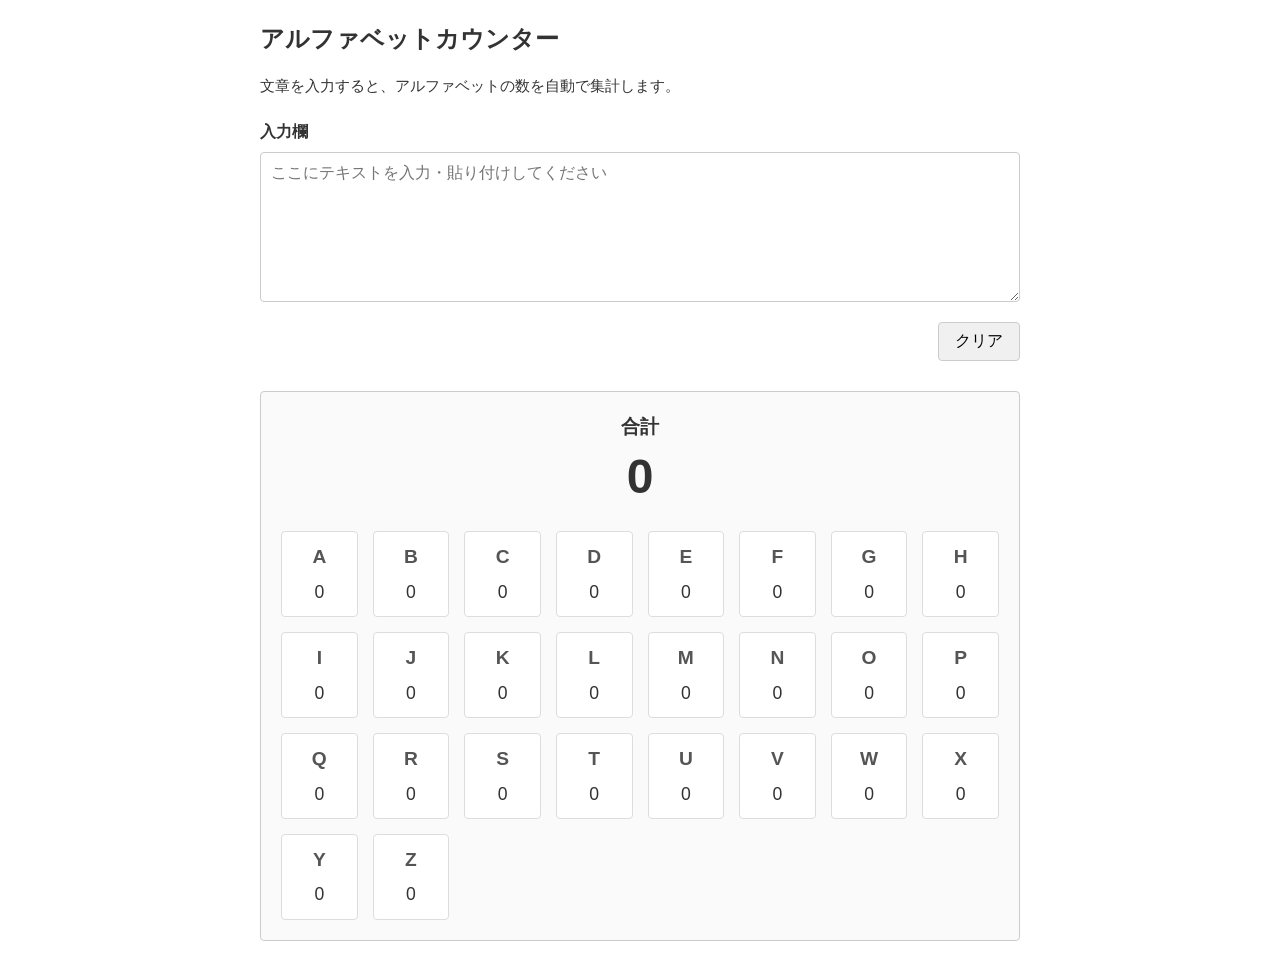
==== index.html @ e47250a9 "first commit" ====
<!DOCTYPE html>
<html lang="ja">
<head>
    <meta charset="UTF-8">
    <meta name="viewport" content="width=device-width, initial-scale=1.0">
    <title>アルファベットカウンター</title>
    <style>
        :root {
            --primary-color: #333;
            --bg-color: #ffffff;
            --border-color: #ccc;
            --btn-bg: #f0f0f0;
            --btn-hover: #e0e0e0;
        }

        body {
            font-family: -apple-system, BlinkMacSystemFont, "Segoe UI", Roboto, "Helvetica Neue", Arial, sans-serif;
            background-color: var(--bg-color);
            color: var(--primary-color);
            line-height: 1.6;
            margin: 0;
            padding: 20px;
            box-sizing: border-box;
            max-width: 800px;
            margin-left: auto;
            margin-right: auto;
        }

        h1 {
            font-size: 1.5rem;
            margin-top: 0;
        }

        p {
            font-size: 0.95rem;
            margin-bottom: 20px;
        }

        .input-group {
            display: flex;
            flex-direction: column;
            margin-bottom: 20px;
        }

        label {
            font-weight: bold;
            margin-bottom: 8px;
        }

        textarea {
            width: 100%;
            height: 150px;
            padding: 10px;
            border: 1px solid var(--border-color);
            border-radius: 4px;
            font-size: 1rem;
            resize: vertical;
            box-sizing: border-box;
            font-family: inherit;
        }

        textarea:focus {
            outline: none;
            border-color: #666;
            box-shadow: 0 0 5px rgba(0,0,0,0.1);
        }

        .controls {
            display: flex;
            justify-content: flex-end;
            margin-bottom: 30px;
        }

        button {
            padding: 8px 16px;
            font-size: 1rem;
            background-color: var(--btn-bg);
            border: 1px solid var(--border-color);
            border-radius: 4px;
            cursor: pointer;
            transition: background-color 0.2s;
        }

        button:hover {
            background-color: var(--btn-hover);
        }

        button:focus {
            outline: 2px solid #666;
            outline-offset: 2px;
        }

        .result-section {
            background-color: #fafafa;
            border: 1px solid var(--border-color);
            border-radius: 4px;
            padding: 20px;
        }

        .total-display {
            text-align: center;
            margin-bottom: 30px;
        }

        .total-label {
            font-size: 1.2rem;
            font-weight: bold;
        }

        .total-number {
            font-size: 3rem;
            font-weight: bold;
            display: block;
            line-height: 1;
            margin-top: 10px;
        }

        .char-grid {
            display: grid;
            grid-template-columns: repeat(auto-fill, minmax(70px, 1fr));
            gap: 15px;
            text-align: center;
        }

        .char-item {
            background-color: #fff;
            border: 1px solid #ddd;
            border-radius: 4px;
            padding: 10px 5px;
            display: flex;
            flex-direction: column;
            align-items: center;
        }

        .char-letter {
            font-weight: bold;
            font-size: 1.2rem;
            color: #555;
        }

        .char-count {
            font-size: 1.1rem;
            margin-top: 5px;
        }

        @media (max-width: 480px) {
            .char-grid {
                grid-template-columns: repeat(4, 1fr);
                gap: 10px;
            }
        }
    </style>
    <script>
        document.addEventListener('DOMContentLoaded', () => {
            const textInput = document.getElementById('text-input');
            const clearBtn = document.getElementById('clear-btn');
            const totalCountDisplay = document.getElementById('total-count');
            const charGrid = document.getElementById('char-grid');

            // Initialize the A-Z grid
            const charCounts = {};
            for (let i = 65; i <= 90; i++) {
                const char = String.fromCharCode(i);
                charCounts[char] = 0;
                
                const item = document.createElement('div');
                item.className = 'char-item';
                item.innerHTML = `
                    <span class="char-letter">${char}</span>
                    <span class="char-count" id="count-${char}">0</span>
                `;
                charGrid.appendChild(item);
            }

            // Function to calculate and update counts
            const updateCounts = () => {
                const text = textInput.value;
                let total = 0;
                
                // Reset counts
                for (let i = 65; i <= 90; i++) {
                    charCounts[String.fromCharCode(i)] = 0;
                }

                // Count alphabets
                for (let i = 0; i < text.length; i++) {
                    const char = text[i];
                    // Check if it's a half-width alphabet using regex
                    if (/^[a-zA-Z]$/.test(char)) {
                        total++;
                        const upperChar = char.toUpperCase();
                        charCounts[upperChar]++;
                    }
                }

                // Update UI
                totalCountDisplay.textContent = total;
                for (let i = 65; i <= 90; i++) {
                    const char = String.fromCharCode(i);
                    document.getElementById(`count-${char}`).textContent = charCounts[char];
                }
            };

            // Event listeners
            textInput.addEventListener('input', updateCounts);
            
            clearBtn.addEventListener('click', () => {
                textInput.value = '';
                updateCounts();
                textInput.focus();
            });
        });
    </script>
</head>
<body>
    <h1>アルファベットカウンター</h1>
    <p>文章を入力すると、アルファベットの数を自動で集計します。</p>

    <div class="input-group">
        <label for="text-input">入力欄</label>
        <textarea id="text-input" placeholder="ここにテキストを入力・貼り付けしてください"></textarea>
    </div>

    <div class="controls">
        <button id="clear-btn" type="button">クリア</button>
    </div>

    <div class="result-section">
        <div class="total-display">
            <span class="total-label">合計</span>
            <span class="total-number" id="total-count">0</span>
        </div>

        <div class="char-grid" id="char-grid">
            <!-- A-Z items will be generated by JS -->
        </div>
    </div>
</body>
</html>
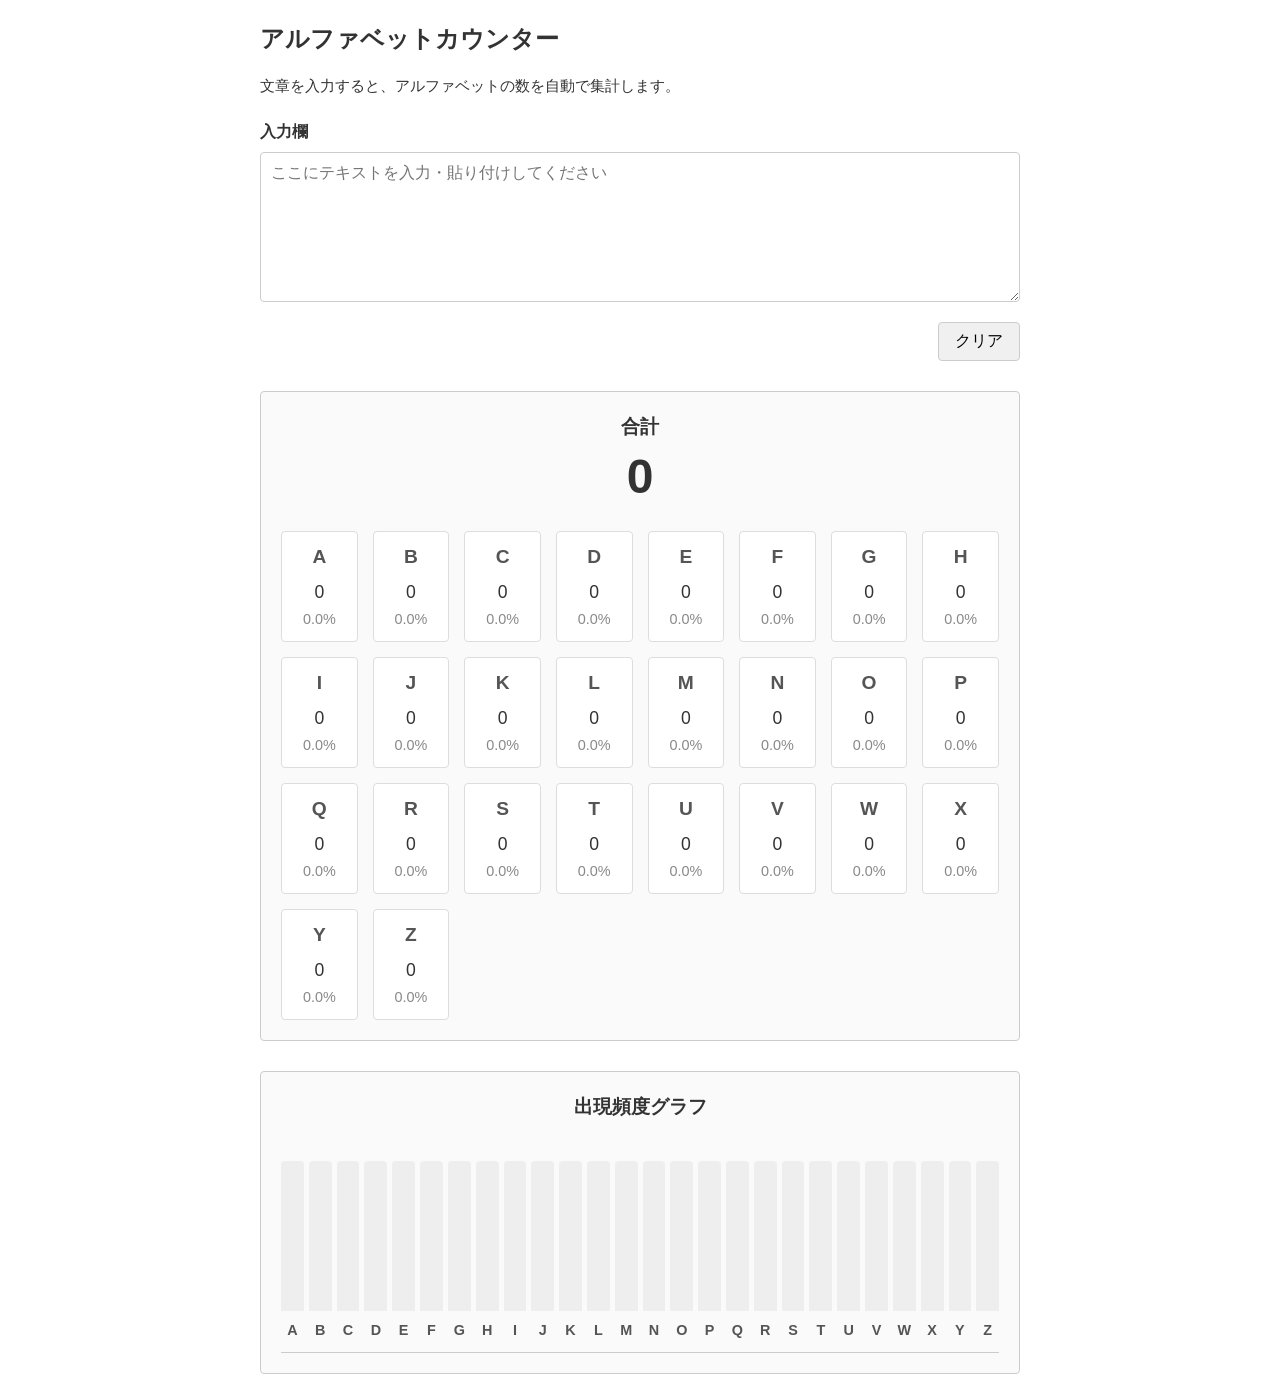
==== commit 6dbc6da2: "出現頻度とそのグラフを追加" ====
--- a/index.html
+++ b/index.html
@@ -143,10 +143,82 @@
             margin-top: 5px;
         }
 
+        .char-percent {
+            font-size: 0.9rem;
+            color: #888;
+            margin-top: 2px;
+        }
+
+        .chart-section {
+            margin-top: 30px;
+            background-color: #fafafa;
+            border: 1px solid var(--border-color);
+            border-radius: 4px;
+            padding: 20px;
+        }
+
+        .chart-title {
+            font-size: 1.2rem;
+            font-weight: bold;
+            margin-bottom: 20px;
+            text-align: center;
+        }
+
+        .chart-container {
+            display: flex;
+            align-items: flex-end;
+            justify-content: space-between;
+            height: 200px;
+            padding-bottom: 10px;
+            border-bottom: 1px solid #ccc;
+            overflow-x: auto;
+            gap: 5px;
+        }
+
+        .bar-wrapper {
+            display: flex;
+            flex-direction: column;
+            align-items: center;
+            flex: 1;
+            min-width: 20px;
+        }
+
+        .bar {
+            width: 100%;
+            max-width: 30px;
+            height: 150px;
+            background-color: #eee;
+            border-radius: 4px 4px 0 0;
+            position: relative;
+            display: flex;
+            align-items: flex-end;
+        }
+
+        .bar-fill {
+            width: 100%;
+            background-color: #4CAF50;
+            border-radius: 4px 4px 0 0;
+            height: 0%;
+            transition: height 0.3s ease;
+        }
+
+        .bar-label {
+            margin-top: 8px;
+            font-size: 0.9rem;
+            font-weight: bold;
+            color: #555;
+        }
+
         @media (max-width: 480px) {
             .char-grid {
                 grid-template-columns: repeat(4, 1fr);
                 gap: 10px;
+            }
+            .chart-container {
+                justify-content: flex-start;
+            }
+            .bar-wrapper {
+                min-width: 25px;
             }
         }
     </style>
@@ -156,20 +228,34 @@
             const clearBtn = document.getElementById('clear-btn');
             const totalCountDisplay = document.getElementById('total-count');
             const charGrid = document.getElementById('char-grid');
-
-            // Initialize the A-Z grid
+            const chartContainer = document.getElementById('chart-container');
+
+            // Initialize the A-Z grid and chart
             const charCounts = {};
             for (let i = 65; i <= 90; i++) {
                 const char = String.fromCharCode(i);
                 charCounts[char] = 0;
                 
+                // Create grid item
                 const item = document.createElement('div');
                 item.className = 'char-item';
                 item.innerHTML = `
                     <span class="char-letter">${char}</span>
                     <span class="char-count" id="count-${char}">0</span>
+                    <span class="char-percent" id="percent-${char}">0.0%</span>
                 `;
                 charGrid.appendChild(item);
+
+                // Create chart bar
+                const barWrapper = document.createElement('div');
+                barWrapper.className = 'bar-wrapper';
+                barWrapper.innerHTML = `
+                    <div class="bar">
+                        <div class="bar-fill" id="bar-fill-${char}"></div>
+                    </div>
+                    <span class="bar-label">${char}</span>
+                `;
+                chartContainer.appendChild(barWrapper);
             }
 
             // Function to calculate and update counts
@@ -193,11 +279,28 @@
                     }
                 }
 
+                // Find max frequency for chart scaling
+                let maxCount = 0;
+                for (let i = 65; i <= 90; i++) {
+                    const char = String.fromCharCode(i);
+                    if (charCounts[char] > maxCount) {
+                        maxCount = charCounts[char];
+                    }
+                }
+
                 // Update UI
                 totalCountDisplay.textContent = total;
                 for (let i = 65; i <= 90; i++) {
                     const char = String.fromCharCode(i);
-                    document.getElementById(`count-${char}`).textContent = charCounts[char];
+                    const count = charCounts[char];
+                    const percent = total > 0 ? ((count / total) * 100).toFixed(1) : "0.0";
+                    
+                    document.getElementById(`count-${char}`).textContent = count;
+                    document.getElementById(`percent-${char}`).textContent = `${percent}%`;
+
+                    // Update bar height relative to maxCount (largest value is 100% height)
+                    const barHeight = maxCount > 0 ? (count / maxCount) * 100 : 0;
+                    document.getElementById(`bar-fill-${char}`).style.height = `${barHeight}%`;
                 }
             };
 
@@ -220,7 +323,6 @@
         <label for="text-input">入力欄</label>
         <textarea id="text-input" placeholder="ここにテキストを入力・貼り付けしてください"></textarea>
     </div>
-
     <div class="controls">
         <button id="clear-btn" type="button">クリア</button>
     </div>
@@ -235,5 +337,12 @@
             <!-- A-Z items will be generated by JS -->
         </div>
     </div>
+
+    <div class="chart-section" id="chart-section">
+        <div class="chart-title">出現頻度グラフ</div>
+        <div class="chart-container" id="chart-container">
+            <!-- Bars will be generated by JS -->
+        </div>
+    </div>
 </body>
 </html>
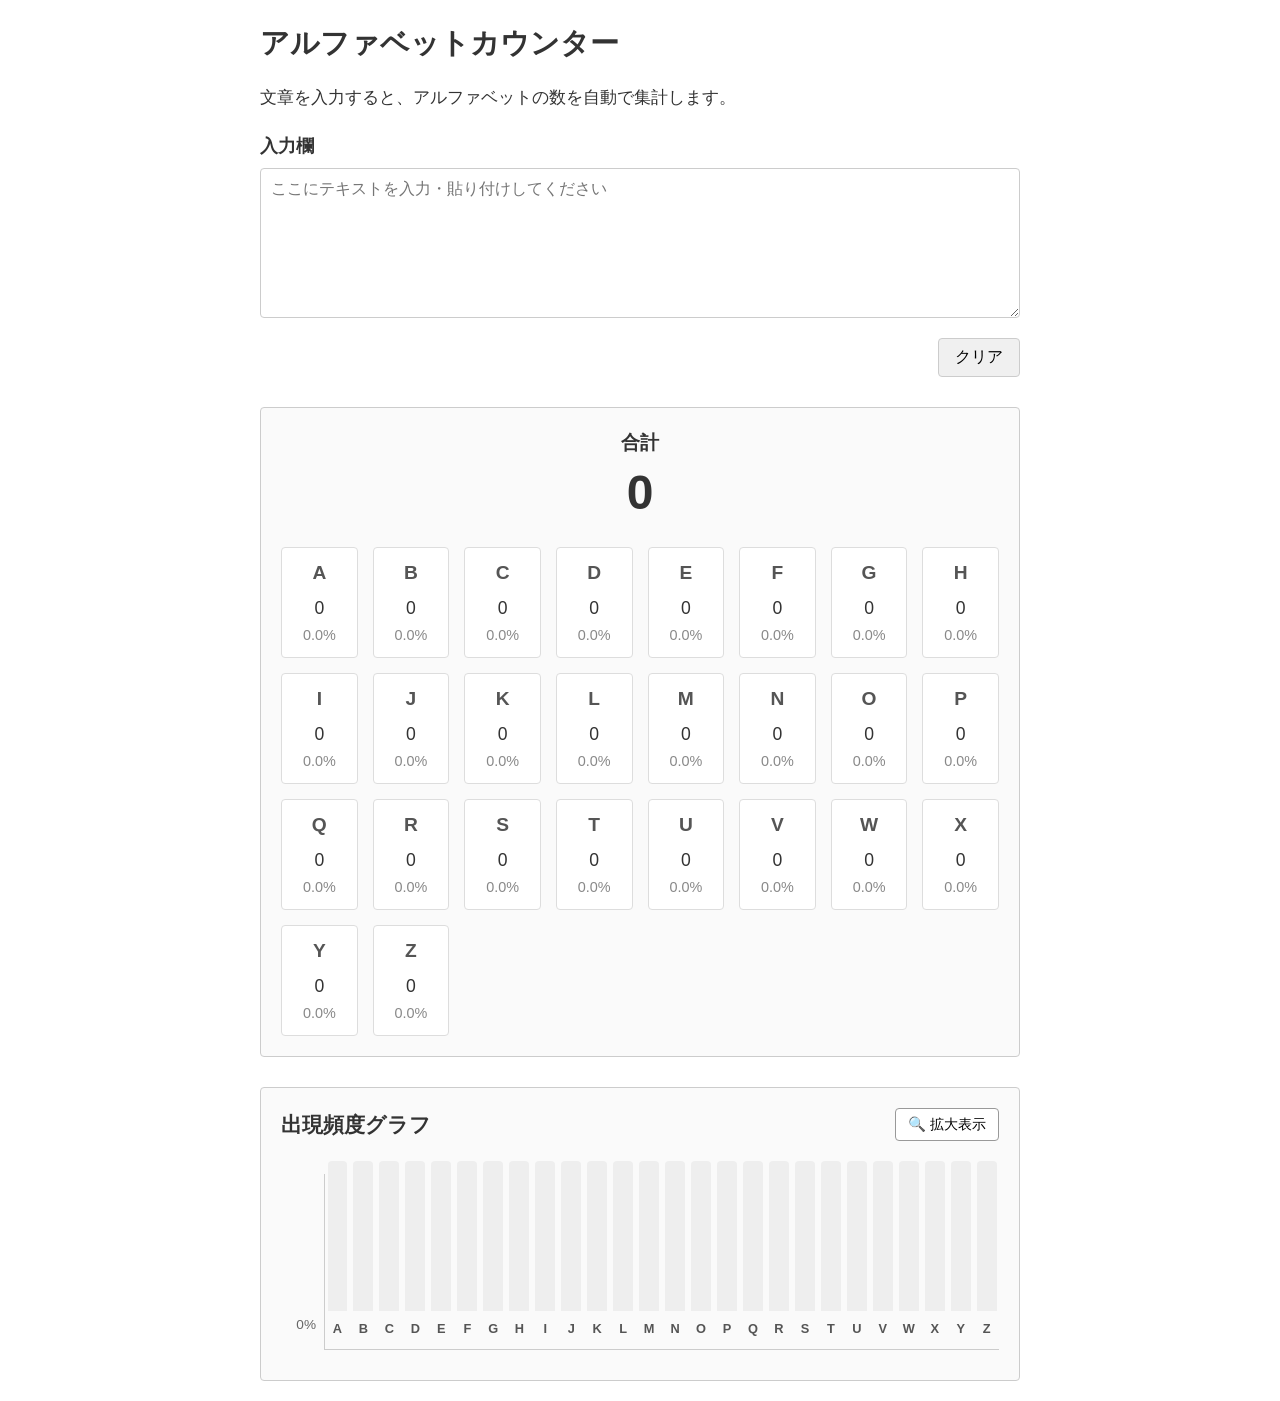
==== commit 03b123ad: "視認性の向上" ====
--- a/index.html
+++ b/index.html
@@ -3,6 +3,9 @@
 <head>
     <meta charset="UTF-8">
     <meta name="viewport" content="width=device-width, initial-scale=1.0">
+    <meta http-equiv="Cache-Control" content="no-cache, no-store, must-revalidate">
+    <meta http-equiv="Pragma" content="no-cache">
+    <meta http-equiv="Expires" content="0">
     <title>アルファベットカウンター</title>
     <style>
         :root {
@@ -24,15 +27,16 @@
             max-width: 800px;
             margin-left: auto;
             margin-right: auto;
+            font-size: 1.1rem;
         }
 
         h1 {
-            font-size: 1.5rem;
+            font-size: 1.8rem;
             margin-top: 0;
         }
 
         p {
-            font-size: 0.95rem;
+            font-size: 1.05rem;
             margin-bottom: 20px;
         }
 
@@ -155,24 +159,86 @@
             border: 1px solid var(--border-color);
             border-radius: 4px;
             padding: 20px;
+            position: relative;
+        }
+
+        .chart-header {
+            display: flex;
+            justify-content: space-between;
+            align-items: center;
+            margin-bottom: 20px;
         }
 
         .chart-title {
-            font-size: 1.2rem;
+            font-size: 1.3rem;
             font-weight: bold;
-            margin-bottom: 20px;
-            text-align: center;
+            margin: 0;
+        }
+
+        .expand-btn {
+            background-color: #fff;
+            border: 1px solid #999;
+            padding: 6px 12px;
+            border-radius: 4px;
+            cursor: pointer;
+            font-size: 0.9rem;
+            display: flex;
+            align-items: center;
+            gap: 5px;
+            transition: background-color 0.2s;
+        }
+        .expand-btn:hover { background-color: #eee; }
+
+        .chart-layout {
+            display: flex;
+            align-items: flex-end;
+            margin-bottom: 10px;
+            width: 100%;
+        }
+
+        .y-axis {
+            display: flex;
+            flex-direction: column;
+            justify-content: space-between;
+            height: 150px;
+            padding-right: 8px;
+            font-size: 0.85rem;
+            color: #666;
+            text-align: right;
+            border-right: 1px solid #ccc;
+            padding-bottom: 26px; /* ラベルの高さ分を確保 */
+            min-width: 35px;
+            position: relative;
+        }
+        
+        .y-axis-ticks {
+            position: absolute;
+            top: 0; bottom: 26px; right: 8px; left: 0;
+        }
+        
+        .y-tick {
+            position: absolute;
+            right: 0;
+            transform: translateY(-50%);
+            line-height: 1;
+            width: 100%;
+        }
+        /* 0% は一番下 */
+        .y-tick.zero {
+            bottom: 0;
+            transform: translateY(50%);
         }
 
         .chart-container {
             display: flex;
             align-items: flex-end;
             justify-content: space-between;
-            height: 200px;
+            flex: 1;
             padding-bottom: 10px;
             border-bottom: 1px solid #ccc;
-            overflow-x: auto;
-            gap: 5px;
+            /* 画面に合わせるためギャップを小さくし、あふれないように */
+            gap: 1px;
+            min-width: 0; 
         }
 
         .bar-wrapper {
@@ -180,12 +246,12 @@
             flex-direction: column;
             align-items: center;
             flex: 1;
-            min-width: 20px;
+            min-width: 0; /* flexアイテムが縮めるように */
         }
 
         .bar {
-            width: 100%;
-            max-width: 30px;
+            width: 80%;
+            max-width: 25px;
             height: 150px;
             background-color: #eee;
             border-radius: 4px 4px 0 0;
@@ -204,21 +270,114 @@
 
         .bar-label {
             margin-top: 8px;
-            font-size: 0.9rem;
+            font-size: 0.8rem;
             font-weight: bold;
             color: #555;
         }
 
-        @media (max-width: 480px) {
+        /* --- モーダル (フルスクリーングラフ) のスタイル --- */
+        .modal-overlay {
+            display: none;
+            position: fixed;
+            top: 0; left: 0; width: 100%; height: 100%;
+            background: #fff; /* 背景を白に塗りつぶす */
+            z-index: 1000;
+            opacity: 0;
+            transition: opacity 0.3s;
+            overflow: hidden;
+        }
+        .modal-overlay.active {
+            display: block;
+            opacity: 1;
+        }
+        
+        .modal-close-btn {
+            position: absolute;
+            top: 20px;
+            right: 20px;
+            z-index: 1010;
+            background: #f0f0f0;
+            border: 1px solid #999;
+            padding: 8px 15px;
+            border-radius: 4px;
+            font-size: 1.1rem;
+            cursor: pointer;
+            box-shadow: 0 2px 5px rgba(0,0,0,0.2);
+        }
+
+        /* 拡大時にグラフ自体をコピーしてここに配置するコンテナ */
+        .expanded-chart-wrapper {
+            width: 100%;
+            height: 100%;
+            display: flex;
+            align-items: center;
+            justify-content: center;
+            padding: 40px;
+            box-sizing: border-box;
+        }
+
+        /* 複製されたグラフのスタイル */
+        .expanded-chart-wrapper .chart-layout {
+            width: 100%;
+            height: 80%; /* 縦方向に大きく */
+            max-width: 1200px;
+        }
+        .expanded-chart-wrapper .y-axis {
+            height: 100%;
+            font-size: 1.1rem;
+            min-width: 50px;
+            padding-right: 15px;
+        }
+        .expanded-chart-wrapper .bar {
+            height: 100%;
+            max-width: 50px;
+        }
+        .expanded-chart-wrapper .bar-label {
+            font-size: 1.2rem;
+            margin-top: 15px;
+        }
+
+        /* スマホ等でのメディアクエリ */
+        @media (max-width: 600px) {
             .char-grid {
                 grid-template-columns: repeat(4, 1fr);
                 gap: 10px;
             }
-            .chart-container {
-                justify-content: flex-start;
+            .bar-label {
+                font-size: 0.65rem;
             }
-            .bar-wrapper {
+            .y-axis {
+                font-size: 0.7rem;
                 min-width: 25px;
+                padding-right: 4px;
+            }
+            /* 縦持ちの場合、モーダル内のグラフを90度回転 */
+            @media (orientation: portrait) {
+                .expanded-chart-wrapper {
+                    padding: 0;
+                }
+                .expanded-chart-wrapper .chart-layout {
+                    /* 回転させるため、widthとheightを反転させたサイズにする */
+                    width: 90vh; 
+                    height: 80vw;
+                    transform: rotate(90deg);
+                    transform-origin: center center;
+                }
+                /* 回転時に閉じるボタンが被らないように */
+                .modal-close-btn {
+                    top: auto;
+                    bottom: 30px;
+                    right: 30px;
+                }
+            }
+            /* 横持ちの場合はそのまま全画面 */
+            @media (orientation: landscape) {
+                .expanded-chart-wrapper {
+                    padding: 20px;
+                }
+                .expanded-chart-wrapper .chart-layout {
+                    height: 85%;
+                }
             }
         }
     </style>
@@ -229,6 +388,14 @@
             const totalCountDisplay = document.getElementById('total-count');
             const charGrid = document.getElementById('char-grid');
             const chartContainer = document.getElementById('chart-container');
+            const yAxisTicks = document.getElementById('y-axis-ticks');
+            
+            // モーダル関連
+            const expandBtn = document.getElementById('expand-btn');
+            const modalOverlay = document.getElementById('modal-overlay');
+            const modalCloseBtn = document.getElementById('modal-close-btn');
+            const originalChartLayout = document.getElementById('original-chart-layout');
+            const expandedChartWrapper = document.getElementById('expanded-chart-wrapper');
 
             // Initialize the A-Z grid and chart
             const charCounts = {};
@@ -257,6 +424,9 @@
                 `;
                 chartContainer.appendChild(barWrapper);
             }
+            
+            // Y軸の初期化 (0%のみ)
+            yAxisTicks.innerHTML = `<div class="y-tick zero">0%</div>`;
 
             // Function to calculate and update counts
             const updateCounts = () => {
@@ -271,7 +441,6 @@
                 // Count alphabets
                 for (let i = 0; i < text.length; i++) {
                     const char = text[i];
-                    // Check if it's a half-width alphabet using regex
                     if (/^[a-zA-Z]$/.test(char)) {
                         total++;
                         const upperChar = char.toUpperCase();
@@ -279,29 +448,70 @@
                     }
                 }
 
-                // Find max frequency for chart scaling
-                let maxCount = 0;
+                // 割合の計算と最大%の取得
+                let maxPercent = 0;
+                const percents = {};
                 for (let i = 65; i <= 90; i++) {
                     const char = String.fromCharCode(i);
-                    if (charCounts[char] > maxCount) {
-                        maxCount = charCounts[char];
+                    const count = charCounts[char];
+                    const p = total > 0 ? (count / total) * 100 : 0;
+                    percents[char] = p;
+                    if (p > maxPercent) {
+                        maxPercent = p;
                     }
                 }
+
+                // Y軸の目盛りを計算 (2%刻み)
+                // 最大%が0の場合は 2% を最大として扱う
+                let axisMax = 2; 
+                if (maxPercent > 0) {
+                    // maxPercent以上の最小の偶数を探す
+                    axisMax = Math.ceil(maxPercent / 2) * 2;
+                }
+                
+                // 目盛りの再構築
+                let ticksHTML = `<div class="y-tick zero">0%</div>`;
+                for (let tick = 2; tick <= axisMax; tick += 2) {
+                    // bottomの割合(%)を計算 (axisMaxが100%の高さ)
+                    const posPercent = (tick / axisMax) * 100;
+                    ticksHTML += `<div class="y-tick" style="bottom: ${posPercent}%">${tick}%</div>`;
+                }
+                yAxisTicks.innerHTML = ticksHTML;
 
                 // Update UI
                 totalCountDisplay.textContent = total;
                 for (let i = 65; i <= 90; i++) {
                     const char = String.fromCharCode(i);
                     const count = charCounts[char];
-                    const percent = total > 0 ? ((count / total) * 100).toFixed(1) : "0.0";
+                    const p = percents[char];
                     
                     document.getElementById(`count-${char}`).textContent = count;
-                    document.getElementById(`percent-${char}`).textContent = `${percent}%`;
-
-                    // Update bar height relative to maxCount (largest value is 100% height)
-                    const barHeight = maxCount > 0 ? (count / maxCount) * 100 : 0;
-                    document.getElementById(`bar-fill-${char}`).style.height = `${barHeight}%`;
-                }
+                    document.getElementById(`percent-${char}`).textContent = total > 0 ? p.toFixed(1) + "%" : "0.0%";
+
+                    // 高さは axisMax を 100% とした相対値
+                    const barHeight = axisMax > 0 ? (p / axisMax) * 100 : 0;
+                    
+                    // IDで取得できない（クローン時を考慮）ので、直接DOM操作する代わりに元の要素を更新
+                    const originalFill = document.getElementById(`bar-fill-${char}`);
+                    if (originalFill) {
+                        originalFill.style.height = `${barHeight}%`;
+                    }
+                }
+                
+                // モーダルが開いている場合、クローンされたDOMの中身も更新する
+                if (modalOverlay.classList.contains('active')) {
+                    syncExpandedChart();
+                }
+            };
+            
+            const syncExpandedChart = () => {
+                // 現在のグラフDOMをクローンしてモーダル内に配置
+                expandedChartWrapper.innerHTML = '';
+                // IDの重複を防ぐため、クローンしたものからはIDを削除するか無視する運用
+                const clonedNode = originalChartLayout.cloneNode(true);
+                clonedNode.removeAttribute('id');
+                // クローン内のバー要素のアニメーションを無効化（瞬時に反映）またはそのまま
+                expandedChartWrapper.appendChild(clonedNode);
             };
 
             // Event listeners
@@ -312,6 +522,19 @@
                 updateCounts();
                 textInput.focus();
             });
+            
+            // 拡大表示ボタンの挙動
+            expandBtn.addEventListener('click', () => {
+                syncExpandedChart();
+                modalOverlay.classList.add('active');
+                document.body.style.overflow = 'hidden'; // 背後のスクロールを止める
+            });
+            
+            // 閉じるボタンの挙動
+            modalCloseBtn.addEventListener('click', () => {
+                modalOverlay.classList.remove('active');
+                document.body.style.overflow = '';
+            });
         });
     </script>
 </head>
@@ -339,9 +562,29 @@
     </div>
 
     <div class="chart-section" id="chart-section">
-        <div class="chart-title">出現頻度グラフ</div>
-        <div class="chart-container" id="chart-container">
-            <!-- Bars will be generated by JS -->
+        <div class="chart-header">
+            <div class="chart-title">出現頻度グラフ</div>
+            <button class="expand-btn" id="expand-btn">
+                <span>🔍 拡大表示</span>
+            </button>
+        </div>
+        <div class="chart-layout" id="original-chart-layout">
+            <div class="y-axis">
+                <div class="y-axis-ticks" id="y-axis-ticks">
+                    <!-- Ticks will be generated by JS -->
+                </div>
+            </div>
+            <div class="chart-container" id="chart-container">
+                <!-- Bars will be generated by JS -->
+            </div>
+        </div>
+    </div>
+
+    <!-- Modal for Expanded Chart -->
+    <div class="modal-overlay" id="modal-overlay">
+        <button class="modal-close-btn" id="modal-close-btn">閉じる ✖</button>
+        <div class="expanded-chart-wrapper" id="expanded-chart-wrapper">
+            <!-- グラフがここにクローンされます -->
         </div>
     </div>
 </body>
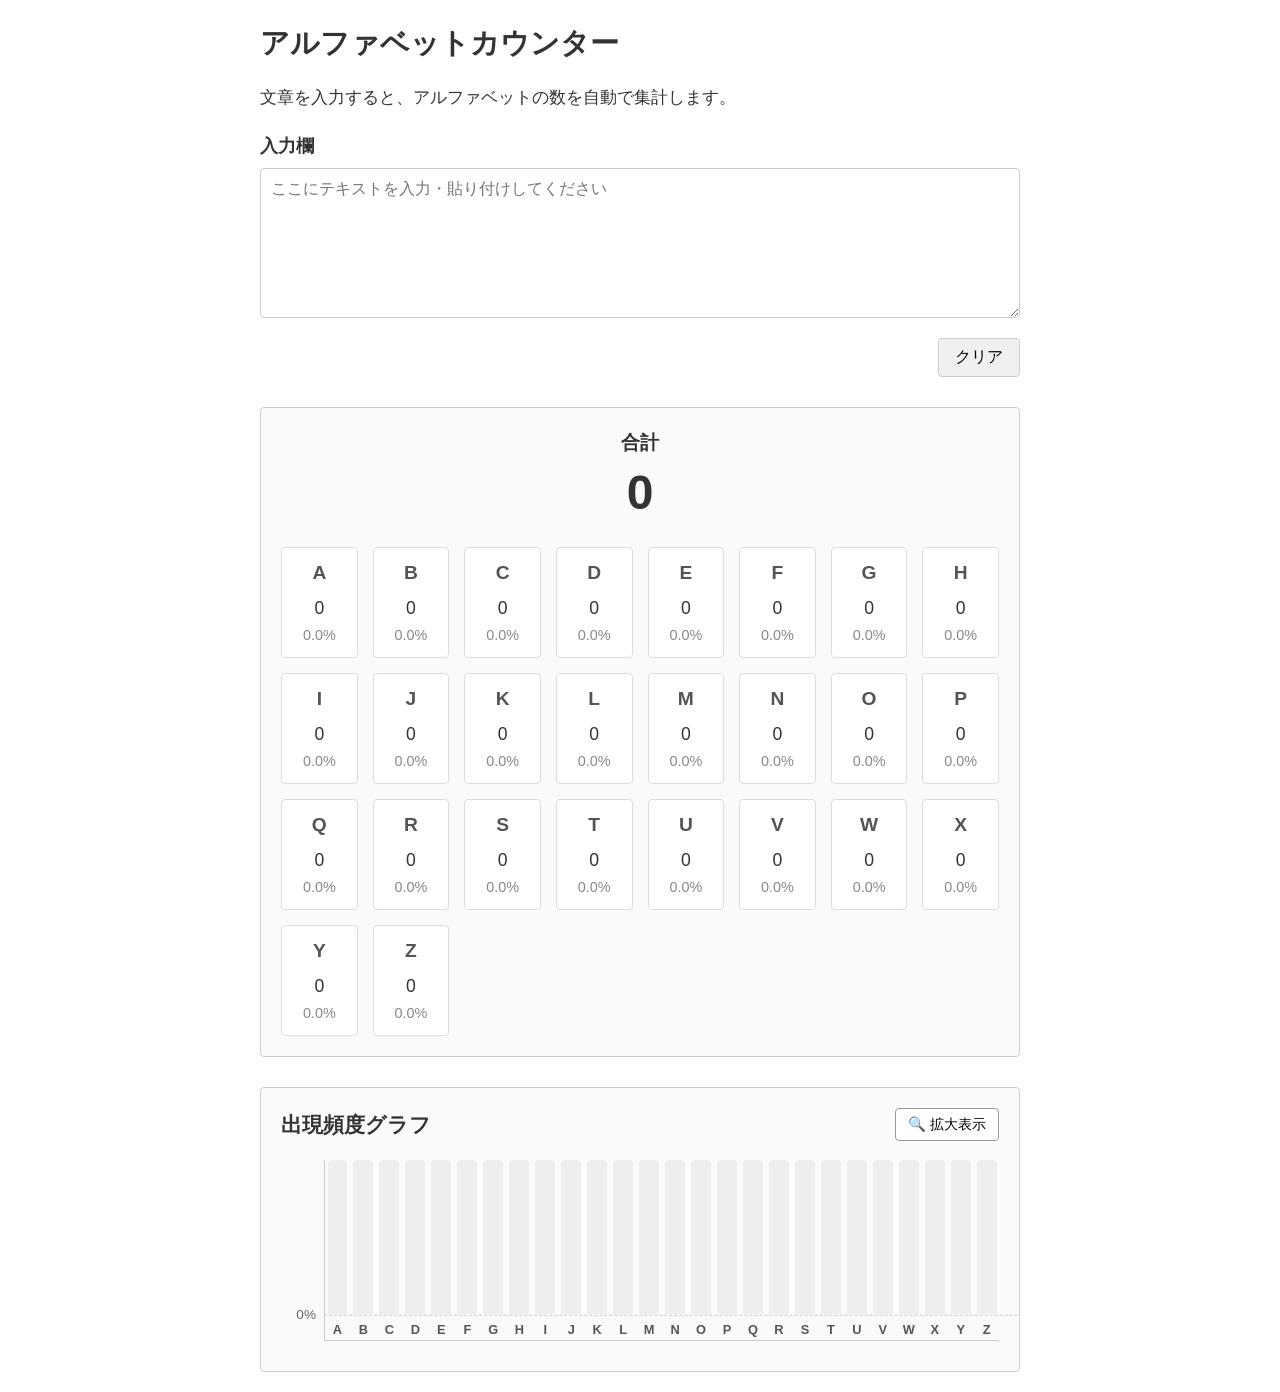
==== commit b617cd12: "グラフ表示を修正" ====
--- a/index.html
+++ b/index.html
@@ -160,6 +160,7 @@
             border-radius: 4px;
             padding: 20px;
             position: relative;
+            overflow: hidden; /* 枠外に伸びる破線を隠す */
         }
 
         .chart-header {
@@ -194,21 +195,23 @@
             align-items: flex-end;
             margin-bottom: 10px;
             width: 100%;
+            height: 180px; /* 固定高さを持たせる */
+            position: relative;
         }
 
         .y-axis {
             display: flex;
             flex-direction: column;
             justify-content: space-between;
-            height: 150px;
+            height: 100%;
             padding-right: 8px;
             font-size: 0.85rem;
             color: #666;
             text-align: right;
             border-right: 1px solid #ccc;
-            padding-bottom: 26px; /* ラベルの高さ分を確保 */
             min-width: 35px;
             position: relative;
+            z-index: 0;
         }
         
         .y-axis-ticks {
@@ -223,6 +226,20 @@
             line-height: 1;
             width: 100%;
         }
+        
+        /* 破線（グリッド線）の追加 */
+        .y-tick::after {
+            content: "";
+            position: absolute;
+            left: 100%;
+            margin-left: 8px; /* 目盛りとグラフの間の余白 */
+            width: 2000px; /* 確実にはみ出す長さ（親でhidden） */
+            border-top: 1px dashed #ccc;
+            top: 50%;
+            z-index: 0;
+            pointer-events: none;
+        }
+
         /* 0% は一番下 */
         .y-tick.zero {
             bottom: 0;
@@ -234,30 +251,33 @@
             align-items: flex-end;
             justify-content: space-between;
             flex: 1;
-            padding-bottom: 10px;
+            height: 100%;
             border-bottom: 1px solid #ccc;
-            /* 画面に合わせるためギャップを小さくし、あふれないように */
             gap: 1px;
             min-width: 0; 
+            z-index: 1; /* 破線より手前に */
         }
 
         .bar-wrapper {
             display: flex;
             flex-direction: column;
+            justify-content: flex-end;
             align-items: center;
             flex: 1;
-            min-width: 0; /* flexアイテムが縮めるように */
+            min-width: 0; 
+            height: 100%;
         }
 
         .bar {
             width: 80%;
             max-width: 25px;
-            height: 150px;
+            height: calc(100% - 26px); /* ラベルの高さを引いた分 */
             background-color: #eee;
             border-radius: 4px 4px 0 0;
             position: relative;
             display: flex;
             align-items: flex-end;
+            z-index: 2; /* 背景の破線を隠す */
         }
 
         .bar-fill {
@@ -269,10 +289,12 @@
         }
 
         .bar-label {
-            margin-top: 8px;
+            margin-top: 6px;
             font-size: 0.8rem;
             font-weight: bold;
             color: #555;
+            height: 20px;
+            line-height: 20px;
         }
 
         /* --- モーダル (フルスクリーングラフ) のスタイル --- */
@@ -323,18 +345,25 @@
             max-width: 1200px;
         }
         .expanded-chart-wrapper .y-axis {
-            height: 100%;
             font-size: 1.1rem;
             min-width: 50px;
             padding-right: 15px;
         }
+        .expanded-chart-wrapper .y-axis-ticks {
+            bottom: 34px; /* ラベルの拡大に合わせて調整 */
+        }
+        .expanded-chart-wrapper .y-tick::after {
+            margin-left: 15px;
+        }
         .expanded-chart-wrapper .bar {
-            height: 100%;
+            height: calc(100% - 34px); /* ラベルの拡大に合わせて調整 */
             max-width: 50px;
         }
         .expanded-chart-wrapper .bar-label {
             font-size: 1.2rem;
-            margin-top: 15px;
+            margin-top: 10px;
+            height: 24px;
+            line-height: 24px;
         }
 
         /* スマホ等でのメディアクエリ */
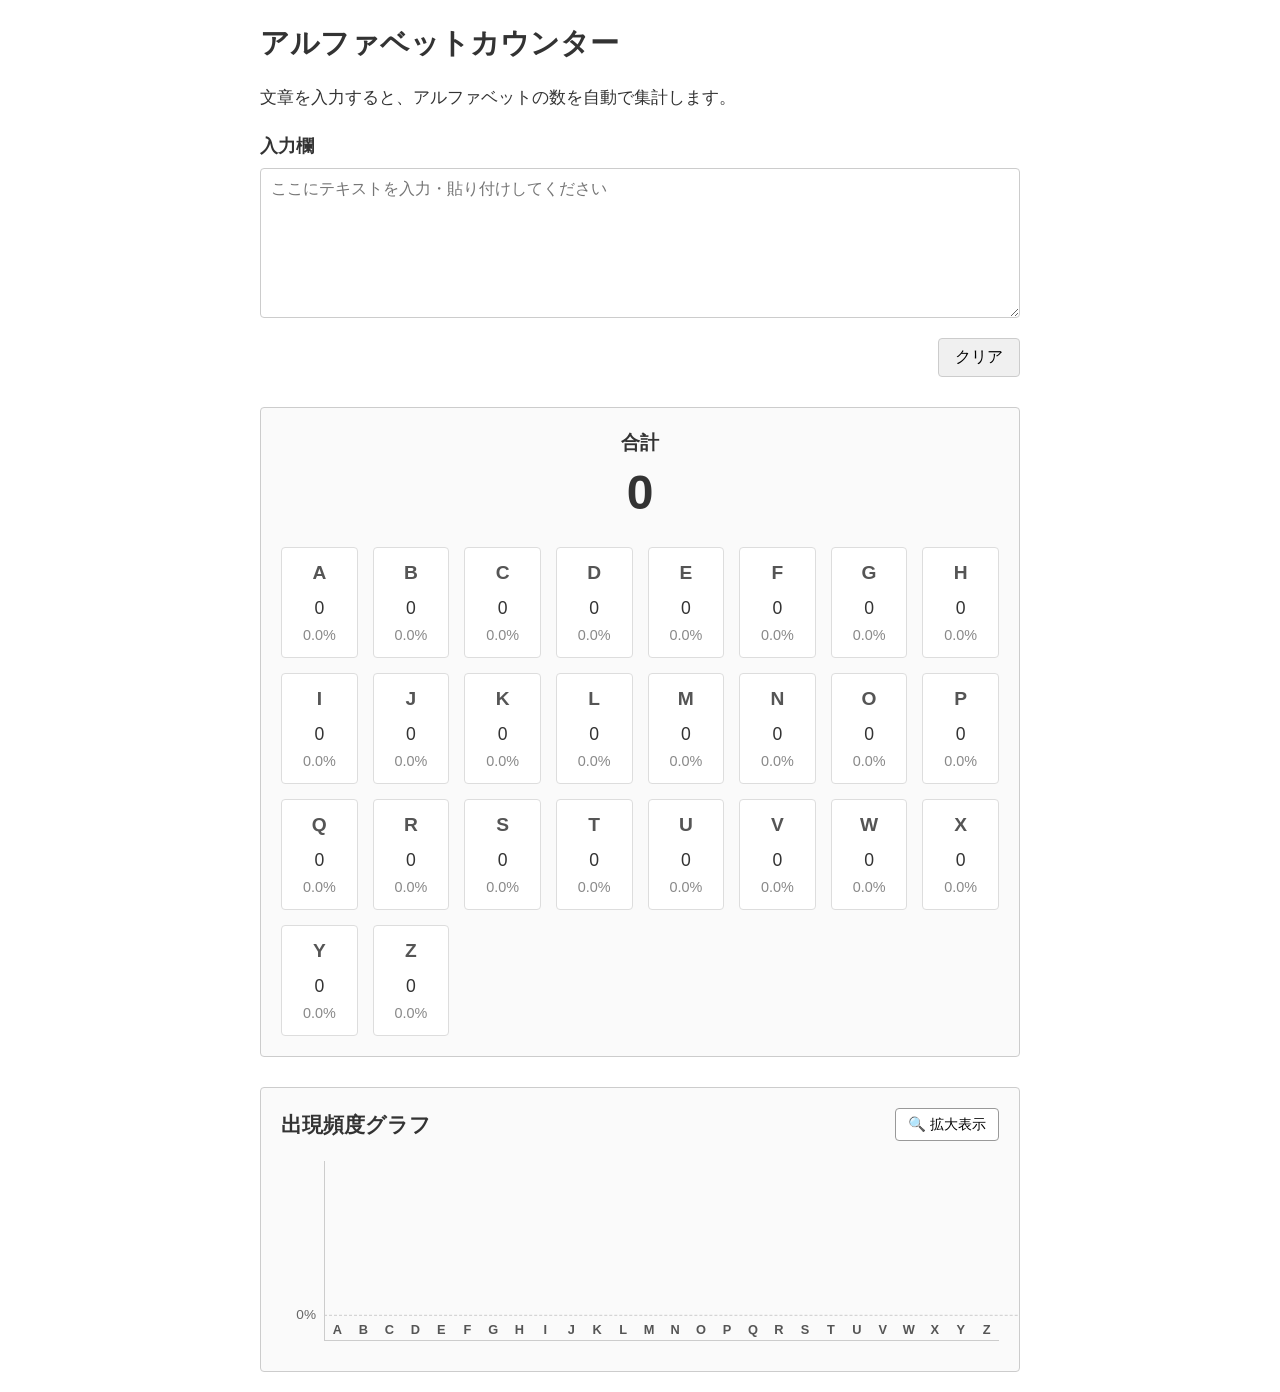
==== commit b5dab582: "グラフの表示修正" ====
--- a/index.html
+++ b/index.html
@@ -272,20 +272,19 @@
             width: 80%;
             max-width: 25px;
             height: calc(100% - 26px); /* ラベルの高さを引いた分 */
-            background-color: #eee;
-            border-radius: 4px 4px 0 0;
+            background-color: transparent; /* 背景を透明にして破線を見せる */
             position: relative;
             display: flex;
             align-items: flex-end;
-            z-index: 2; /* 背景の破線を隠す */
+            z-index: 2; 
         }
 
         .bar-fill {
             width: 100%;
             background-color: #4CAF50;
-            border-radius: 4px 4px 0 0;
             height: 0%;
             transition: height 0.3s ease;
+            /* 角を直角にするため border-radius を削除 */
         }
 
         .bar-label {
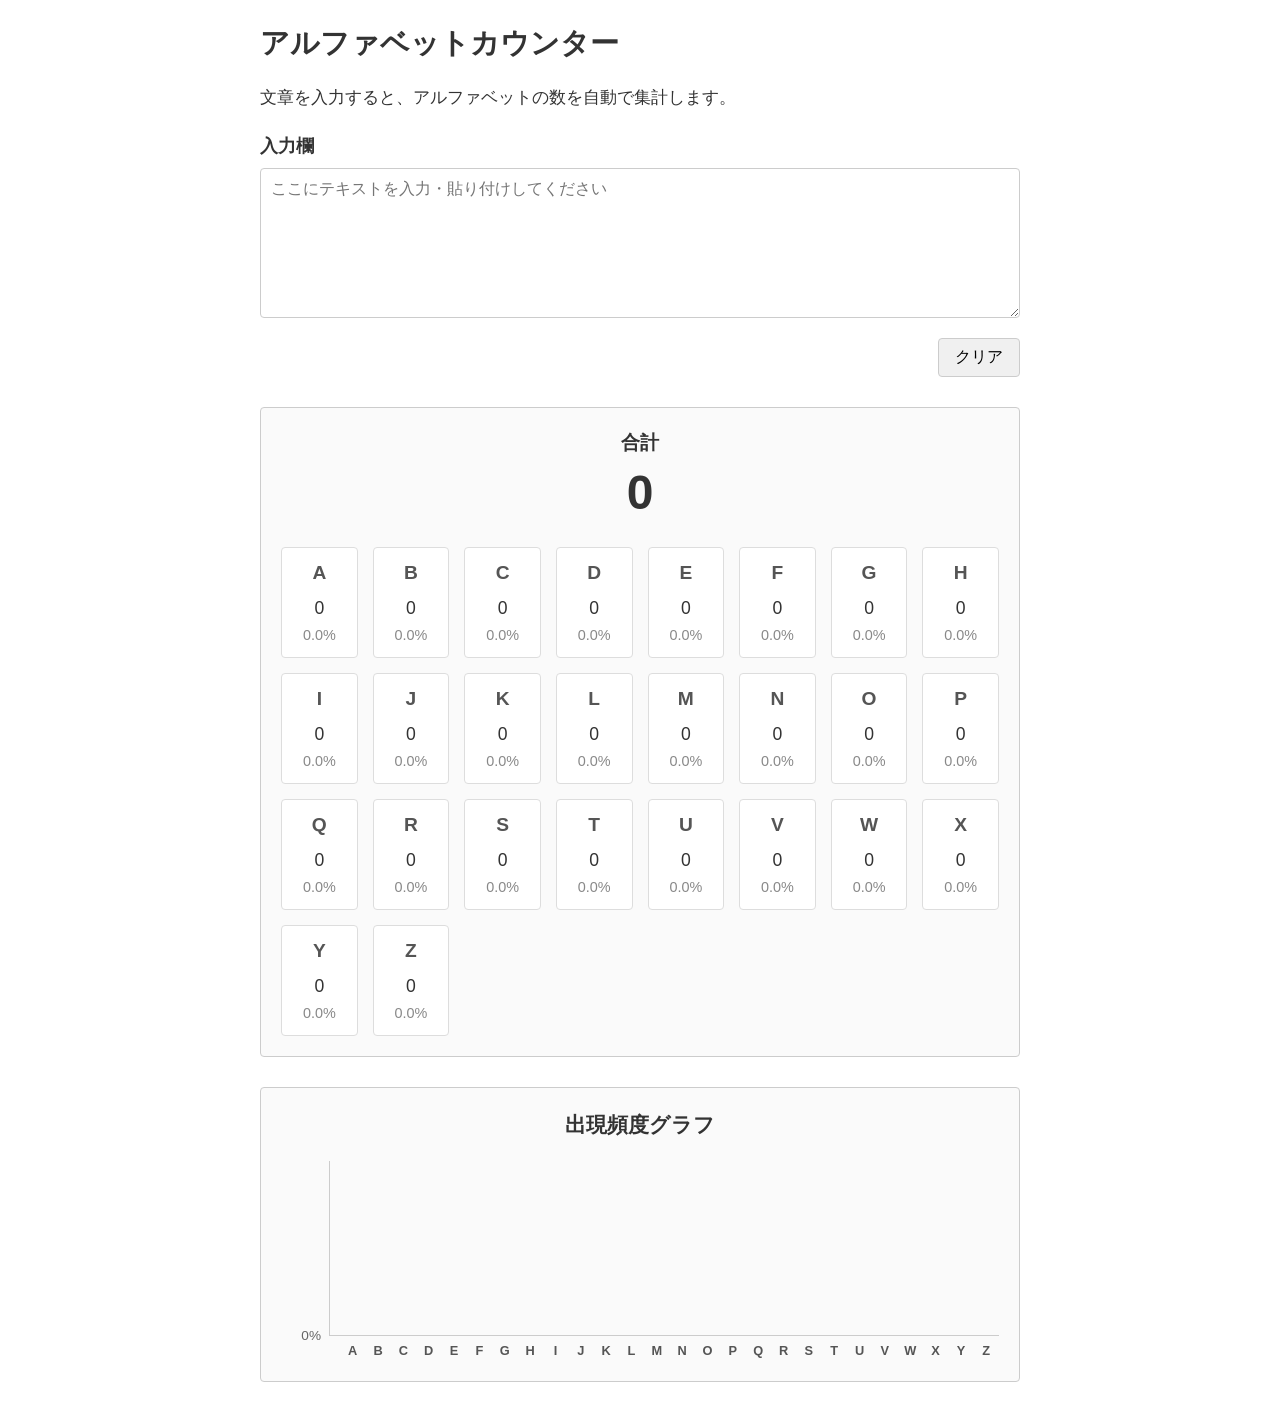
==== commit 9ce6e284: "表示修正" ====
--- a/index.html
+++ b/index.html
@@ -159,103 +159,93 @@
             border: 1px solid var(--border-color);
             border-radius: 4px;
             padding: 20px;
-            position: relative;
-            overflow: hidden; /* 枠外に伸びる破線を隠す */
-        }
-
-        .chart-header {
-            display: flex;
-            justify-content: space-between;
-            align-items: center;
-            margin-bottom: 20px;
         }
 
         .chart-title {
             font-size: 1.3rem;
             font-weight: bold;
-            margin: 0;
-        }
-
-        .expand-btn {
-            background-color: #fff;
-            border: 1px solid #999;
-            padding: 6px 12px;
-            border-radius: 4px;
-            cursor: pointer;
-            font-size: 0.9rem;
-            display: flex;
-            align-items: center;
-            gap: 5px;
-            transition: background-color 0.2s;
-        }
-        .expand-btn:hover { background-color: #eee; }
+            margin-bottom: 20px;
+            text-align: center;
+        }
 
         .chart-layout {
             display: flex;
-            align-items: flex-end;
-            margin-bottom: 10px;
             width: 100%;
-            height: 180px; /* 固定高さを持たせる */
+            height: 200px; /* 全体の高さ */
+        }
+
+        .y-axis {
+            width: 40px;
             position: relative;
-        }
-
-        .y-axis {
-            display: flex;
-            flex-direction: column;
-            justify-content: space-between;
-            height: 100%;
-            padding-right: 8px;
             font-size: 0.85rem;
             color: #666;
             text-align: right;
+            padding-right: 8px;
+            margin-bottom: 25px; /* 下のラベル分を空ける */
             border-right: 1px solid #ccc;
-            min-width: 35px;
-            position: relative;
-            z-index: 0;
-        }
-        
+        }
+
         .y-axis-ticks {
             position: absolute;
-            top: 0; bottom: 26px; right: 8px; left: 0;
-        }
-        
+            top: 0;
+            bottom: 0;
+            right: 8px;
+            left: 0;
+        }
+
         .y-tick {
             position: absolute;
             right: 0;
-            transform: translateY(-50%);
+            transform: translateY(50%); /* 中心を下端に合わせる */
             line-height: 1;
             width: 100%;
-        }
-        
-        /* 破線（グリッド線）の追加 */
-        .y-tick::after {
-            content: "";
-            position: absolute;
-            left: 100%;
-            margin-left: 8px; /* 目盛りとグラフの間の余白 */
-            width: 2000px; /* 確実にはみ出す長さ（親でhidden） */
-            border-top: 1px dashed #ccc;
-            top: 50%;
-            z-index: 0;
-            pointer-events: none;
         }
 
         /* 0% は一番下 */
         .y-tick.zero {
             bottom: 0;
-            transform: translateY(50%);
+        }
+
+        .chart-main {
+            flex: 1;
+            position: relative;
+            display: flex;
+            flex-direction: column;
+            margin-bottom: 25px; /* ラベルのスペース */
+        }
+        
+        /* 破線の背景レイヤー */
+        .grid-lines {
+            position: absolute;
+            top: 0;
+            bottom: 0;
+            left: 0;
+            right: 0;
+            z-index: 1;
+            pointer-events: none;
+        }
+        
+        .grid-line {
+            position: absolute;
+            left: 0;
+            right: 0;
+            border-top: 1px dashed #ccc;
+            z-index: 1;
+        }
+        
+        /* 実線（底面）*/
+        .grid-line.base {
+            border-top: 1px solid #ccc;
+            bottom: 0;
         }
 
         .chart-container {
+            flex: 1;
             display: flex;
             align-items: flex-end;
             justify-content: space-between;
-            flex: 1;
-            height: 100%;
-            border-bottom: 1px solid #ccc;
-            gap: 1px;
-            min-width: 0; 
-            z-index: 1; /* 破線より手前に */
+            padding-left: 10px; /* Aの左側のゆとり */
+            z-index: 2; /* 破線より手前に */
         }
 
         .bar-wrapper {
@@ -264,19 +254,18 @@
             justify-content: flex-end;
             align-items: center;
             flex: 1;
+            height: 100%;
             min-width: 0; 
-            height: 100%;
+            position: relative;
         }
 
         .bar {
             width: 80%;
             max-width: 25px;
-            height: calc(100% - 26px); /* ラベルの高さを引いた分 */
-            background-color: transparent; /* 背景を透明にして破線を見せる */
-            position: relative;
+            height: 100%;
+            background-color: transparent;
             display: flex;
             align-items: flex-end;
-            z-index: 2; 
         }
 
         .bar-fill {
@@ -284,11 +273,11 @@
             background-color: #4CAF50;
             height: 0%;
             transition: height 0.3s ease;
-            /* 角を直角にするため border-radius を削除 */
         }
 
         .bar-label {
-            margin-top: 6px;
+            position: absolute;
+            bottom: -25px; /* 実線の下に配置 */
             font-size: 0.8rem;
             font-weight: bold;
             color: #555;
@@ -296,76 +285,6 @@
             line-height: 20px;
         }
 
-        /* --- モーダル (フルスクリーングラフ) のスタイル --- */
-        .modal-overlay {
-            display: none;
-            position: fixed;
-            top: 0; left: 0; width: 100%; height: 100%;
-            background: #fff; /* 背景を白に塗りつぶす */
-            z-index: 1000;
-            opacity: 0;
-            transition: opacity 0.3s;
-            overflow: hidden;
-        }
-        .modal-overlay.active {
-            display: block;
-            opacity: 1;
-        }
-        
-        .modal-close-btn {
-            position: absolute;
-            top: 20px;
-            right: 20px;
-            z-index: 1010;
-            background: #f0f0f0;
-            border: 1px solid #999;
-            padding: 8px 15px;
-            border-radius: 4px;
-            font-size: 1.1rem;
-            cursor: pointer;
-            box-shadow: 0 2px 5px rgba(0,0,0,0.2);
-        }
-
-        /* 拡大時にグラフ自体をコピーしてここに配置するコンテナ */
-        .expanded-chart-wrapper {
-            width: 100%;
-            height: 100%;
-            display: flex;
-            align-items: center;
-            justify-content: center;
-            padding: 40px;
-            box-sizing: border-box;
-        }
-
-        /* 複製されたグラフのスタイル */
-        .expanded-chart-wrapper .chart-layout {
-            width: 100%;
-            height: 80%; /* 縦方向に大きく */
-            max-width: 1200px;
-        }
-        .expanded-chart-wrapper .y-axis {
-            font-size: 1.1rem;
-            min-width: 50px;
-            padding-right: 15px;
-        }
-        .expanded-chart-wrapper .y-axis-ticks {
-            bottom: 34px; /* ラベルの拡大に合わせて調整 */
-        }
-        .expanded-chart-wrapper .y-tick::after {
-            margin-left: 15px;
-        }
-        .expanded-chart-wrapper .bar {
-            height: calc(100% - 34px); /* ラベルの拡大に合わせて調整 */
-            max-width: 50px;
-        }
-        .expanded-chart-wrapper .bar-label {
-            font-size: 1.2rem;
-            margin-top: 10px;
-            height: 24px;
-            line-height: 24px;
-        }
-
-        /* スマホ等でのメディアクエリ */
         @media (max-width: 600px) {
             .char-grid {
                 grid-template-columns: repeat(4, 1fr);
@@ -376,36 +295,8 @@
             }
             .y-axis {
                 font-size: 0.7rem;
-                min-width: 25px;
+                width: 30px;
                 padding-right: 4px;
-            }
-            /* 縦持ちの場合、モーダル内のグラフを90度回転 */
-            @media (orientation: portrait) {
-                .expanded-chart-wrapper {
-                    padding: 0;
-                }
-                .expanded-chart-wrapper .chart-layout {
-                    /* 回転させるため、widthとheightを反転させたサイズにする */
-                    width: 90vh; 
-                    height: 80vw;
-                    transform: rotate(90deg);
-                    transform-origin: center center;
-                }
-                /* 回転時に閉じるボタンが被らないように */
-                .modal-close-btn {
-                    top: auto;
-                    bottom: 30px;
-                    right: 30px;
-                }
-            }
-            /* 横持ちの場合はそのまま全画面 */
-            @media (orientation: landscape) {
-                .expanded-chart-wrapper {
-                    padding: 20px;
-                }
-                .expanded-chart-wrapper .chart-layout {
-                    height: 85%;
-                }
             }
         }
     </style>
@@ -419,11 +310,11 @@
             const yAxisTicks = document.getElementById('y-axis-ticks');
             
             // モーダル関連
-            const expandBtn = document.getElementById('expand-btn');
-            const modalOverlay = document.getElementById('modal-overlay');
-            const modalCloseBtn = document.getElementById('modal-close-btn');
-            const originalChartLayout = document.getElementById('original-chart-layout');
-            const expandedChartWrapper = document.getElementById('expanded-chart-wrapper');
+            
+            
+            
+            
+            
 
             // Initialize the A-Z grid and chart
             const charCounts = {};
@@ -455,6 +346,7 @@
             
             // Y軸の初期化 (0%のみ)
             yAxisTicks.innerHTML = `<div class="y-tick zero">0%</div>`;
+            document.getElementById('grid-lines').innerHTML = `<div class="grid-line base" style="bottom: 0%"></div>`;
 
             // Function to calculate and update counts
             const updateCounts = () => {
@@ -497,14 +389,17 @@
                     axisMax = Math.ceil(maxPercent / 2) * 2;
                 }
                 
-                // 目盛りの再構築
+                // 目盛りと破線の再構築
                 let ticksHTML = `<div class="y-tick zero">0%</div>`;
+                let gridsHTML = `<div class="grid-line base" style="bottom: 0%"></div>`; // 実線部分（底）
+                
                 for (let tick = 2; tick <= axisMax; tick += 2) {
-                    // bottomの割合(%)を計算 (axisMaxが100%の高さ)
                     const posPercent = (tick / axisMax) * 100;
                     ticksHTML += `<div class="y-tick" style="bottom: ${posPercent}%">${tick}%</div>`;
+                    gridsHTML += `<div class="grid-line" style="bottom: ${posPercent}%"></div>`;
                 }
                 yAxisTicks.innerHTML = ticksHTML;
+                document.getElementById('grid-lines').innerHTML = gridsHTML;
 
                 // Update UI
                 totalCountDisplay.textContent = total;
@@ -526,21 +421,10 @@
                     }
                 }
                 
-                // モーダルが開いている場合、クローンされたDOMの中身も更新する
-                if (modalOverlay.classList.contains('active')) {
-                    syncExpandedChart();
-                }
+                
             };
             
-            const syncExpandedChart = () => {
-                // 現在のグラフDOMをクローンしてモーダル内に配置
-                expandedChartWrapper.innerHTML = '';
-                // IDの重複を防ぐため、クローンしたものからはIDを削除するか無視する運用
-                const clonedNode = originalChartLayout.cloneNode(true);
-                clonedNode.removeAttribute('id');
-                // クローン内のバー要素のアニメーションを無効化（瞬時に反映）またはそのまま
-                expandedChartWrapper.appendChild(clonedNode);
-            };
+            
 
             // Event listeners
             textInput.addEventListener('input', updateCounts);
@@ -551,18 +435,9 @@
                 textInput.focus();
             });
             
-            // 拡大表示ボタンの挙動
-            expandBtn.addEventListener('click', () => {
-                syncExpandedChart();
-                modalOverlay.classList.add('active');
-                document.body.style.overflow = 'hidden'; // 背後のスクロールを止める
-            });
-            
-            // 閉じるボタンの挙動
-            modalCloseBtn.addEventListener('click', () => {
-                modalOverlay.classList.remove('active');
-                document.body.style.overflow = '';
-            });
+            
+            
+            
         });
     </script>
 </head>
@@ -590,30 +465,23 @@
     </div>
 
     <div class="chart-section" id="chart-section">
-        <div class="chart-header">
-            <div class="chart-title">出現頻度グラフ</div>
-            <button class="expand-btn" id="expand-btn">
-                <span>🔍 拡大表示</span>
-            </button>
-        </div>
-        <div class="chart-layout" id="original-chart-layout">
+        <div class="chart-title">出現頻度グラフ</div>
+        <div class="chart-layout">
             <div class="y-axis">
                 <div class="y-axis-ticks" id="y-axis-ticks">
                     <!-- Ticks will be generated by JS -->
                 </div>
             </div>
-            <div class="chart-container" id="chart-container">
-                <!-- Bars will be generated by JS -->
+            <div class="chart-main">
+                <div class="grid-lines" id="grid-lines">
+                    <!-- Grid lines will be generated by JS -->
+                </div>
+                <div class="chart-container" id="chart-container">
+                    <!-- Bars will be generated by JS -->
+                </div>
             </div>
         </div>
     </div>
 
-    <!-- Modal for Expanded Chart -->
-    <div class="modal-overlay" id="modal-overlay">
-        <button class="modal-close-btn" id="modal-close-btn">閉じる ✖</button>
-        <div class="expanded-chart-wrapper" id="expanded-chart-wrapper">
-            <!-- グラフがここにクローンされます -->
-        </div>
-    </div>
-</body>
+    </body>
 </html>
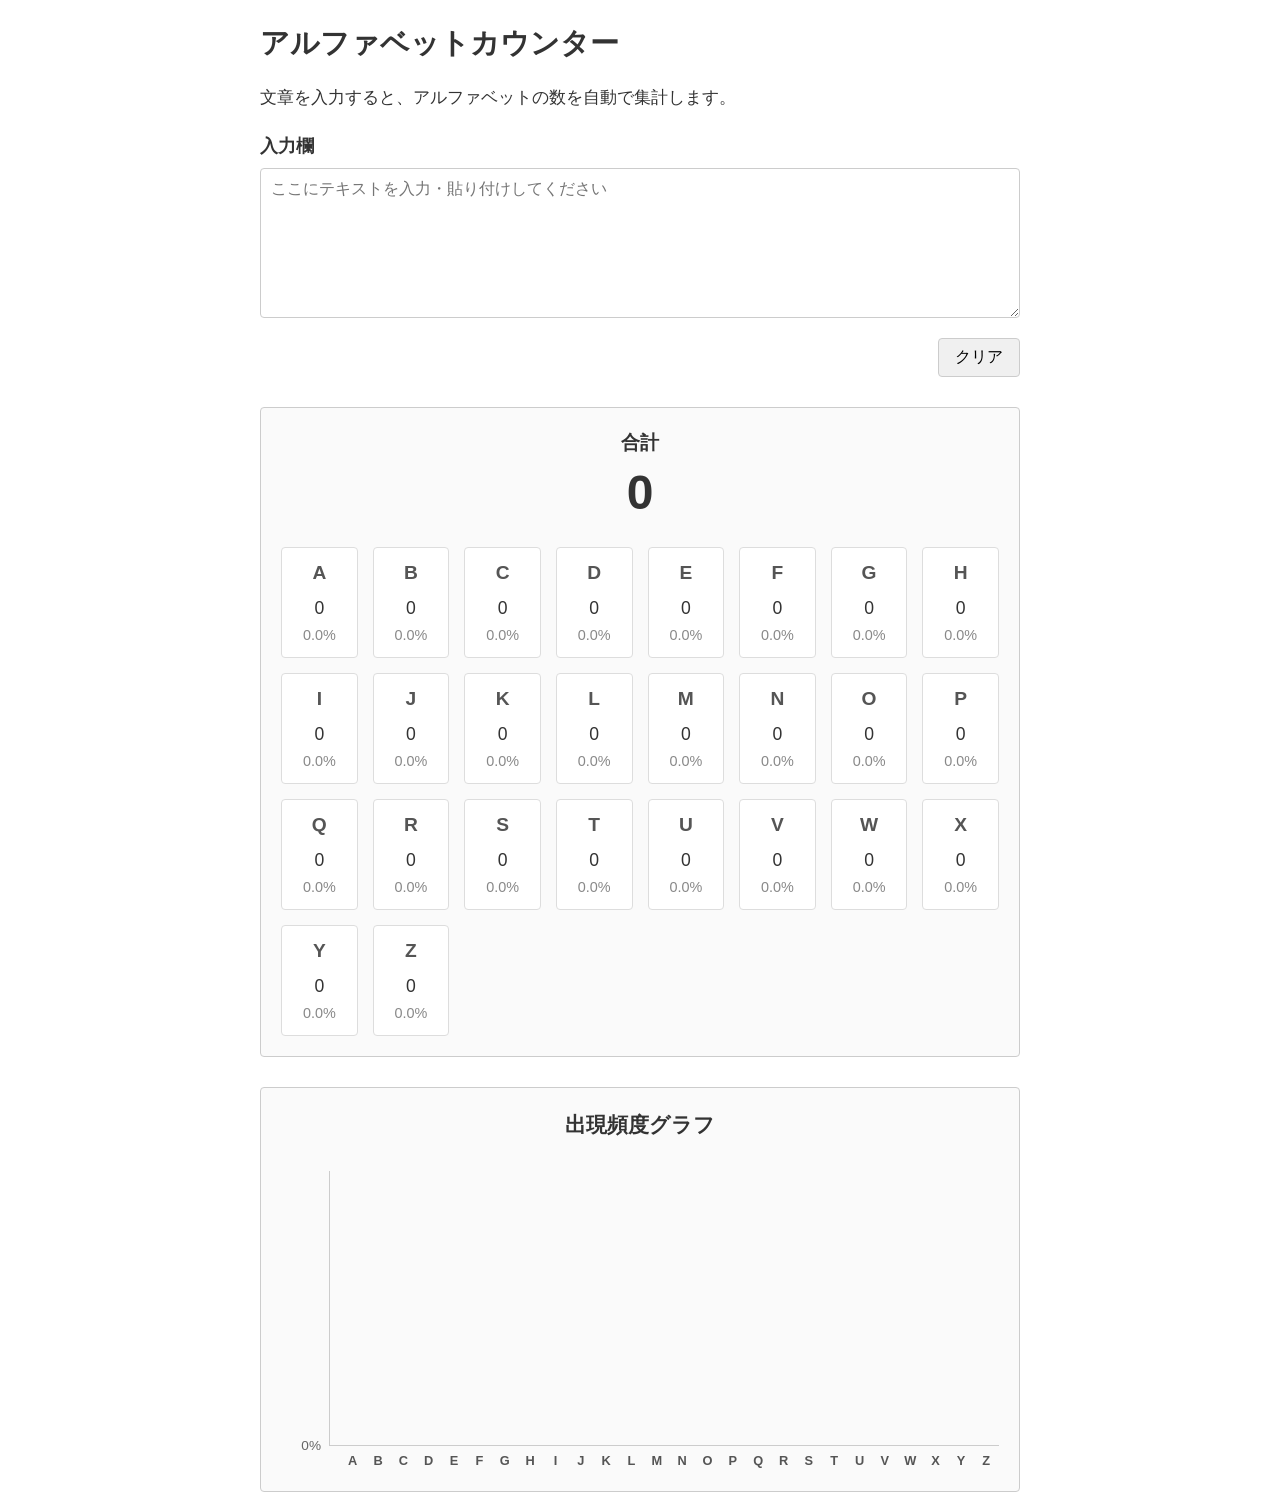
==== commit 9bbc5564: "グラフ表示幅を縦に1.5倍に" ====
--- a/index.html
+++ b/index.html
@@ -164,14 +164,14 @@
         .chart-title {
             font-size: 1.3rem;
             font-weight: bold;
-            margin-bottom: 20px;
+            margin-bottom: 30px; /* フキダシの表示スペースを考慮して少し広げる */
             text-align: center;
         }
 
         .chart-layout {
             display: flex;
             width: 100%;
-            height: 200px; /* 全体の高さ */
+            height: 300px; /* 全体の高さを200pxから300px(1.5倍)に変更 */
         }
 
         .y-axis {
@@ -257,6 +257,8 @@
             height: 100%;
             min-width: 0; 
             position: relative;
+            cursor: pointer;
+            -webkit-tap-highlight-color: transparent;
         }
 
         .bar {
@@ -273,6 +275,41 @@
             background-color: #4CAF50;
             height: 0%;
             transition: height 0.3s ease;
+            position: relative;
+        }
+
+        .tooltip {
+            position: absolute;
+            bottom: 100%;
+            left: 50%;
+            transform: translateX(-50%);
+            margin-bottom: 5px;
+            background-color: rgba(51, 51, 51, 0.9);
+            color: #fff;
+            padding: 4px 8px;
+            border-radius: 4px;
+            font-size: 0.85rem;
+            font-weight: normal;
+            white-space: nowrap;
+            opacity: 0;
+            pointer-events: none;
+            transition: opacity 0.2s;
+            z-index: 10;
+        }
+
+        .tooltip::after {
+            content: '';
+            position: absolute;
+            top: 100%;
+            left: 50%;
+            transform: translateX(-50%);
+            border-width: 5px;
+            border-style: solid;
+            border-color: rgba(51, 51, 51, 0.9) transparent transparent transparent;
+        }
+
+        .bar-wrapper.show-tooltip .tooltip {
+            opacity: 1;
         }
 
         .bar-label {
@@ -337,13 +374,30 @@
                 barWrapper.className = 'bar-wrapper';
                 barWrapper.innerHTML = `
                     <div class="bar">
-                        <div class="bar-fill" id="bar-fill-${char}"></div>
+                        <div class="bar-fill" id="bar-fill-${char}">
+                            <div class="tooltip" id="tooltip-${char}">${char}: 0.0%</div>
+                        </div>
                     </div>
                     <span class="bar-label">${char}</span>
                 `;
+                
+                barWrapper.addEventListener('click', (e) => {
+                    e.stopPropagation();
+                    const wasShowing = barWrapper.classList.contains('show-tooltip');
+                    document.querySelectorAll('.bar-wrapper').forEach(w => w.classList.remove('show-tooltip'));
+                    if (!wasShowing) {
+                        barWrapper.classList.add('show-tooltip');
+                    }
+                });
+
                 chartContainer.appendChild(barWrapper);
             }
             
+            // グラフ以外の場所をタップしたらフキダシを閉じる
+            document.addEventListener('click', () => {
+                document.querySelectorAll('.bar-wrapper').forEach(w => w.classList.remove('show-tooltip'));
+            });
+
             // Y軸の初期化 (0%のみ)
             yAxisTicks.innerHTML = `<div class="y-tick zero">0%</div>`;
             document.getElementById('grid-lines').innerHTML = `<div class="grid-line base" style="bottom: 0%"></div>`;
@@ -418,6 +472,11 @@
                     const originalFill = document.getElementById(`bar-fill-${char}`);
                     if (originalFill) {
                         originalFill.style.height = `${barHeight}%`;
+                    }
+
+                    const tooltip = document.getElementById(`tooltip-${char}`);
+                    if (tooltip) {
+                        tooltip.textContent = `${char}: ${total > 0 ? p.toFixed(1) + "%" : "0.0%"}`;
                     }
                 }
                 
